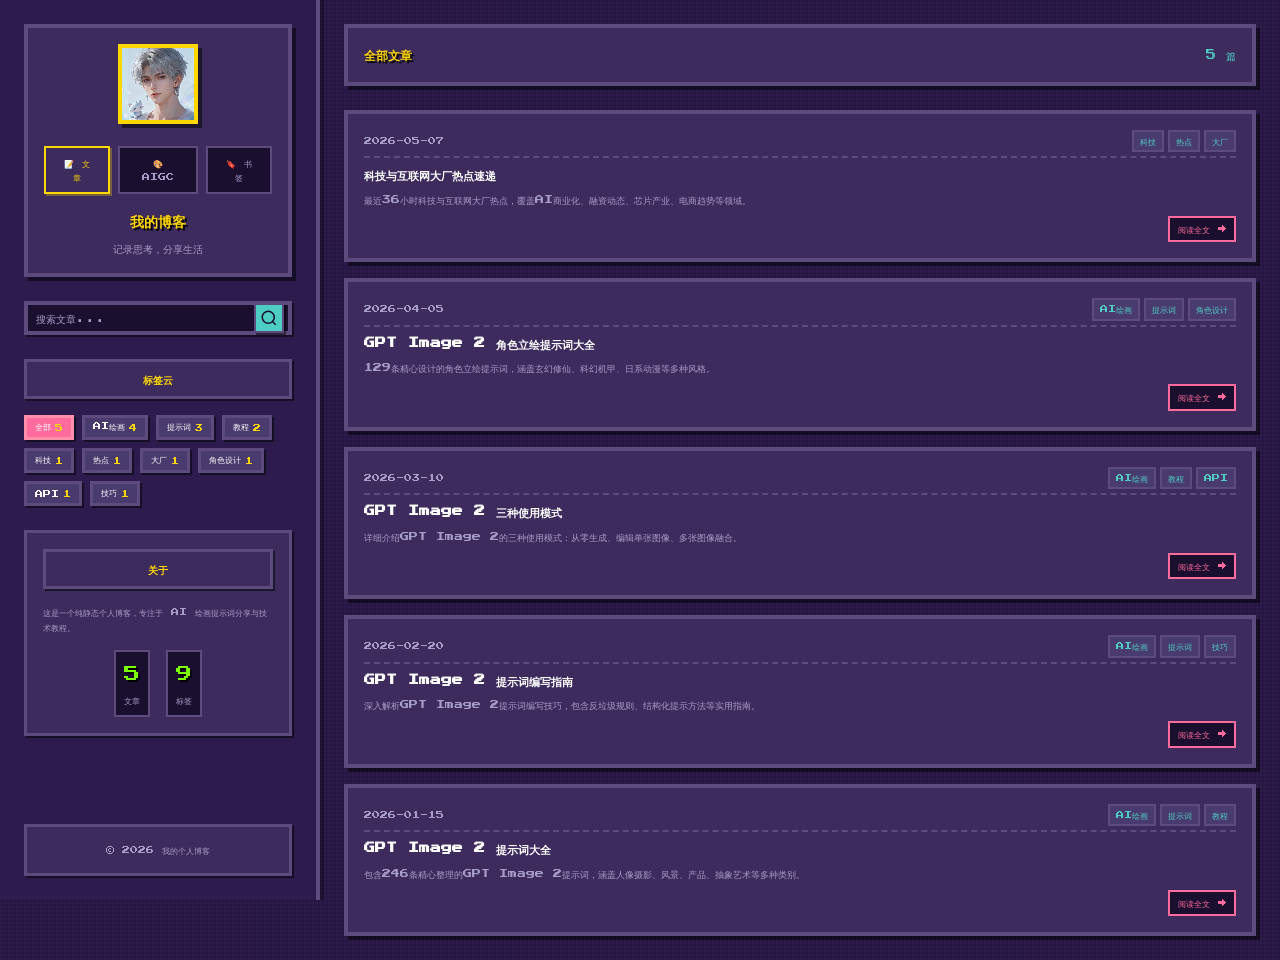
==== index.html @ ca2dcd01 "first commit" ====
<!DOCTYPE html>
<html lang="zh-CN">
<head>
  <meta charset="UTF-8">
  <meta name="viewport" content="width=device-width, initial-scale=1.0">
  <title>我的个人博客</title>
  <link rel="stylesheet" href="css/style.css">
  <link href="https://fonts.googleapis.com/css2?family=Playfair+Display:wght@400;600;700&family=Source+Sans+3:wght@300;400;600&display=swap" rel="stylesheet">
</head>
<body>
  <div class="layout">
    <!-- 左侧边栏 -->
    <aside class="sidebar">
      <div class="sidebar-header">
        <div class="avatar-container" id="avatarContainer">
          <img src="images/avatar.png" alt="头像" class="avatar" id="avatarImg" onerror="this.style.display='none'">
        </div>
        <nav class="nav-menu">
          <a href="index.html" class="nav-item active">📝 文章</a>
          <a href="aigc.html" class="nav-item">🎨 AIGC</a>
          <a href="bookmarks.html" class="nav-item">🔖 书签</a>
        </nav>
        <h1 class="site-title">我的博客</h1>
        <p class="site-subtitle">记录思考，分享生活</p>
      </div>

      <!-- 搜索框 -->
      <div class="search-box">
        <input type="text" id="searchInput" placeholder="搜索文章..." class="search-input">
        <button class="search-btn" id="searchBtn">
          <svg width="18" height="18" viewBox="0 0 24 24" fill="none" stroke="currentColor" stroke-width="2">
            <circle cx="11" cy="11" r="8"></circle>
            <path d="m21 21-4.35-4.35"></path>
          </svg>
        </button>
      </div>

      <!-- 标签云 -->
      <div class="tag-cloud-section">
        <h3 class="sidebar-title">标签云</h3>
        <div class="tag-cloud" id="tagCloud"></div>
      </div>

      <!-- 关于信息 -->
      <div class="about-section">
        <h3 class="sidebar-title">关于</h3>
        <p class="about-text">这是一个纯静态个人博客，专注于 AI 绘画提示词分享与技术教程。</p>
        <div class="stats">
          <div class="stat-item">
            <span class="stat-number" id="articleCount">0</span>
            <span class="stat-label">文章</span>
          </div>
          <div class="stat-item">
            <span class="stat-number" id="tagCount">0</span>
            <span class="stat-label">标签</span>
          </div>
        </div>
      </div>

      <footer class="sidebar-footer">
        <p>&copy; 2026 我的个人博客</p>
      </footer>
    </aside>

    <!-- 主内容区 -->
    <main class="main-content">
      <header class="content-header">
        <h2 class="content-title" id="contentTitle">全部文章</h2>
        <span class="content-count" id="contentCount">0 篇</span>
      </header>

      <section class="articles-list" id="articlesList"></section>
    </main>
  </div>

  <!-- 文章详情全屏 -->
  <aside class="article-detail" id="articleDetail">
    <div class="detail-content">
      <button class="close-btn" id="closeDetail" aria-label="关闭文章">
        <svg width="24" height="24" viewBox="0 0 24 24" fill="none" stroke="currentColor" stroke-width="2">
          <path d="M18 6 6 18"></path>
          <path d="m6 6 12 12"></path>
        </svg>
      </button>
      <div class="detail-body" id="detailBody"></div>
    </div>
  </aside>

  <!-- 角色资料弹窗 -->
  <aside class="profile-modal" id="profileModal">
    <div class="profile-content">
      <button class="profile-close-btn" id="profileCloseBtn">✕</button>
      <div class="profile-header">
        <div class="profile-title">角色档案</div>
        <div class="profile-subtitle">CHARACTER PROFILE</div>
      </div>
      <div class="profile-body">
        <!-- 左侧信息 -->
        <div class="profile-left">
          <div class="data-line" id="line1"></div>
          <div class="data-line" id="line2"></div>
          <div class="data-line" id="line3"></div>
          <div class="data-line" id="line4"></div>
          <div class="info-item" data-label="昵称">Sparta-Silence</div>
          <div class="info-item" data-label="性别">男</div>
          <div class="info-item" data-label="年龄">23岁</div>
          <div class="info-item" data-label="生日">5月1日</div>
        </div>
        <!-- 中间头像 -->
        <div class="profile-center">
          <div class="avatar-frame">
            <div class="avatar-glow"></div>
            <img src="images/avatar.png" alt="头像" class="profile-avatar" onerror="this.src='data:image/svg+xml,<svg xmlns=%22http://www.w3.org/2000/svg%22 width=%2280%22 height=%2280%22><rect width=%2280%22 height=%2280%22 fill=%22%233d2b5e%22/><text x=%2240%22 y=%2245%22 text-anchor=%22middle%22 fill=%22%23ffd700%22 font-size=%2230%22>?</text></svg>'">
          </div>
          <div class="avatar-decoration"></div>
        </div>
        <!-- 右侧信息 -->
        <div class="profile-right">
          <div class="data-line" id="line5"></div>
          <div class="data-line" id="line6"></div>
          <div class="data-line" id="line7"></div>
          <div class="data-line" id="line8"></div>
          <div class="info-item" data-label="邮箱">3291614511@qq.com</div>
          <div class="info-item" data-label="GitHub">暂无</div>
          <div class="info-item" data-label="专业">软件工程</div>
          <div class="info-item" data-label="兴趣">听歌、打游戏</div>
        </div>
      </div>
      <div class="profile-footer">
        <div class="pixel-decoration">◆ ◆ ◆</div>
      </div>
    </div>
  </aside>

  <script src="js/app.js"></script>
</body>
</html>
---- css/style.css ----
@import url('https://fonts.googleapis.com/css2?family=Press+Start+2P&display=swap');

:root {
  /* 像素风格配色 - 复古游戏色调 */
  --color-bg: #2d1b4e;
  --color-bg-dark: #1a0f2e;
  --color-bg-panel: #3d2b5e;
  --color-text: #ffffff;
  --color-text-dim: #a89cc8;
  --color-accent: #ff6b9d;
  --color-accent-hover: #ff8fab;
  --color-secondary: #4ecdc4;
  --color-secondary-hover: #6ee7df;
  --color-tag-bg: #4a3b6e;
  --color-tag-active: #ff6b9d;
  --color-card-bg: #3d2b5e;
  --color-card-border: #5d4b7e;
  --color-divider: #5d4b7e;
  --color-code-bg: #2d1b4e;
  --color-sidebar-bg: #2d1b4e;
  --color-gold: #ffd700;
  --color-green: #7cfc00;
  --color-orange: #ff9f43;
  
  /* 像素字体 */
  --font-pixel: 'Press Start 2P', cursive;
  --font-body: 'Press Start 2P', cursive;
  
  --spacing-xs: 4px;
  --spacing-sm: 8px;
  --spacing-md: 16px;
  --spacing-lg: 24px;
  --spacing-xl: 32px;
  --spacing-2xl: 48px;
  --sidebar-width: 320px;
  
  /* 像素风格 - 无圆角 */
  --radius-sm: 0;
  --radius-md: 0;
  
  /* 像素阴影 */
  --shadow-pixel: 4px 4px 0 rgba(0,0,0,0.5);
  --shadow-pixel-sm: 2px 2px 0 rgba(0,0,0,0.5);
  --shadow-pixel-lg: 6px 6px 0 rgba(0,0,0,0.5);
  
  --transition-fast: 0.1s;
  --transition-base: 0.15s;
}

* {
  margin: 0;
  padding: 0;
  box-sizing: border-box;
  image-rendering: pixelated;
}

body {
  font-family: var(--font-body);
  background-color: var(--color-bg);
  background-image: 
    repeating-linear-gradient(0deg, transparent, transparent 2px, rgba(0,0,0,0.1) 2px, rgba(0,0,0,0.1) 4px),
    repeating-linear-gradient(90deg, transparent, transparent 2px, rgba(0,0,0,0.1) 2px, rgba(0,0,0,0.1) 4px);
  color: var(--color-text);
  line-height: 1.8;
  min-height: 100vh;
  font-size: 12px;
}

/* 像素边框效果 */
.pixel-border {
  border: 4px solid var(--color-card-border);
  box-shadow: var(--shadow-pixel);
}

/* Layout */
.layout {
  display: flex;
  min-height: 100vh;
}

/* Sidebar */
.sidebar {
  width: var(--sidebar-width);
  background: var(--color-sidebar-bg);
  border-right: 4px solid var(--color-card-border);
  padding: var(--spacing-lg);
  display: flex;
  flex-direction: column;
  position: fixed;
  left: 0;
  top: 0;
  bottom: 0;
  overflow-y: auto;
  z-index: 10;
  box-shadow: 4px 0 0 rgba(0,0,0,0.3);
}

.sidebar-header {
  margin-bottom: var(--spacing-lg);
  padding: var(--spacing-md);
  background: var(--color-card-bg);
  border: 4px solid var(--color-card-border);
  box-shadow: var(--shadow-pixel);
  text-align: center;
}

.avatar-container {
  margin-bottom: var(--spacing-md);
}

/* 导航菜单 */
.nav-menu {
  display: flex;
  gap: var(--spacing-sm);
  margin-bottom: var(--spacing-md);
  justify-content: center;
}

.nav-item {
  font-family: var(--font-pixel);
  font-size: 8px;
  color: var(--color-text-dim);
  text-decoration: none;
  padding: var(--spacing-sm) var(--spacing-md);
  border: 2px solid var(--color-card-border);
  background: var(--color-bg-dark);
  transition: all var(--transition-fast);
}

.nav-item:hover {
  color: var(--color-gold);
  border-color: var(--color-gold);
  transform: translateY(-2px);
}

.nav-item.active {
  color: var(--color-gold);
  border-color: var(--color-gold);
  background: var(--color-bg-panel);
  box-shadow: 2px 2px 0 rgba(255, 215, 0, 0.3);
}

.avatar {
  width: 80px;
  height: 80px;
  border: 4px solid var(--color-gold);
  box-shadow: 4px 4px 0 rgba(0,0,0,0.5);
  image-rendering: pixelated;
}

.site-title {
  font-family: var(--font-pixel);
  font-size: 14px;
  color: var(--color-gold);
  text-shadow: 2px 2px 0 #000;
  margin-bottom: var(--spacing-sm);
  line-height: 1.5;
}

.site-subtitle {
  font-size: 10px;
  color: var(--color-text-dim);
}

/* 像素装饰线 */
.pixel-line {
  height: 4px;
  background: repeating-linear-gradient(
    90deg,
    var(--color-accent),
    var(--color-accent) 8px,
    transparent 8px,
    transparent 16px
  );
  margin: var(--spacing-md) 0;
}

/* Search Box */
.search-box {
  position: relative;
  margin-bottom: var(--spacing-lg);
}

.search-input {
  width: 100%;
  padding: var(--spacing-sm);
  padding-right: 40px;
  border: 4px solid var(--color-card-border);
  background: var(--color-bg-dark);
  font-family: var(--font-pixel);
  font-size: 10px;
  color: var(--color-text);
  box-shadow: var(--shadow-pixel-sm);
}

.search-input:focus {
  outline: none;
  border-color: var(--color-accent);
}

.search-input::placeholder {
  color: var(--color-text-dim);
}

.search-btn {
  position: absolute;
  right: 8px;
  top: 50%;
  transform: translateY(-50%);
  background: var(--color-secondary);
  border: 2px solid var(--color-card-border);
  color: var(--color-bg-dark);
  cursor: pointer;
  padding: 4px;
  font-family: var(--font-pixel);
  font-size: 8px;
  box-shadow: 2px 2px 0 rgba(0,0,0,0.5);
}

.search-btn:hover {
  background: var(--color-secondary-hover);
  transform: translateY(-50%) translate(1px, 1px);
  box-shadow: 1px 1px 0 rgba(0,0,0,0.5);
}

/* Sidebar Sections */
.sidebar-title {
  font-family: var(--font-pixel);
  font-size: 10px;
  color: var(--color-gold);
  margin-bottom: var(--spacing-md);
  padding: var(--spacing-sm);
  background: var(--color-card-bg);
  border: 3px solid var(--color-card-border);
  box-shadow: var(--shadow-pixel-sm);
  text-align: center;
}

.ratio-filter-section {
  margin-bottom: var(--spacing-lg);
}

.ratio-filter {
  display: flex;
  flex-wrap: wrap;
  gap: var(--spacing-sm);
}

.ratio-filter-item {
  display: flex;
  align-items: center;
  justify-content: center;
  padding: var(--spacing-xs) var(--spacing-sm);
  border: 3px solid var(--color-card-border);
  background: var(--color-tag-bg);
  cursor: pointer;
  font-size: 8px;
  font-family: var(--font-pixel);
  color: var(--color-text);
  box-shadow: var(--shadow-pixel-sm);
  transition: all var(--transition-fast);
  min-width: 40px;
}

.ratio-filter-item:hover {
  transform: translate(1px, 1px);
  box-shadow: 1px 1px 0 rgba(0,0,0,0.5);
  border-color: var(--color-secondary);
}

.ratio-filter-item.active {
  background: var(--color-secondary);
  border-color: var(--color-secondary-hover);
  color: var(--color-bg-dark);
}

.tag-cloud-section {
  margin-bottom: var(--spacing-lg);
}

.tag-cloud {
  display: flex;
  flex-wrap: wrap;
  gap: var(--spacing-sm);
}

.tag-cloud-item {
  display: flex;
  align-items: center;
  gap: var(--spacing-xs);
  padding: var(--spacing-xs) var(--spacing-sm);
  border: 3px solid var(--color-card-border);
  background: var(--color-tag-bg);
  cursor: pointer;
  font-size: 8px;
  font-family: var(--font-pixel);
  color: var(--color-text);
  box-shadow: var(--shadow-pixel-sm);
  transition: all var(--transition-fast);
}

.tag-cloud-item:hover {
  transform: translate(1px, 1px);
  box-shadow: 1px 1px 0 rgba(0,0,0,0.5);
  border-color: var(--color-accent);
}

.tag-cloud-item.active {
  background: var(--color-accent);
  border-color: var(--color-accent-hover);
}

.tag-cloud-item .tag-count {
  font-size: 8px;
  color: var(--color-gold);
}

/* About Section */
.about-section {
  margin-bottom: var(--spacing-lg);
  padding: var(--spacing-md);
  background: var(--color-card-bg);
  border: 3px solid var(--color-card-border);
  box-shadow: var(--shadow-pixel-sm);
}

.about-text {
  font-size: 8px;
  color: var(--color-text-dim);
  line-height: 1.8;
  margin-bottom: var(--spacing-md);
}

.stats {
  display: flex;
  gap: var(--spacing-md);
  justify-content: center;
}

.stat-item {
  display: flex;
  flex-direction: column;
  align-items: center;
  padding: var(--spacing-sm);
  background: var(--color-bg-dark);
  border: 2px solid var(--color-card-border);
}

.stat-number {
  font-family: var(--font-pixel);
  font-size: 16px;
  color: var(--color-green);
  text-shadow: 2px 2px 0 #000;
}

.stat-label {
  font-size: 8px;
  color: var(--color-text-dim);
  margin-top: 4px;
}

/* Sidebar Footer */
.sidebar-footer {
  margin-top: auto;
  padding: var(--spacing-md);
  background: var(--color-card-bg);
  border: 3px solid var(--color-card-border);
  box-shadow: var(--shadow-pixel-sm);
  font-size: 8px;
  color: var(--color-text-dim);
  text-align: center;
}

/* Main Content */
.main-content {
  flex: 1;
  margin-left: var(--sidebar-width);
  padding: var(--spacing-lg);
  max-width: calc(100% - var(--sidebar-width));
}

.content-header {
  display: flex;
  justify-content: space-between;
  align-items: center;
  margin-bottom: var(--spacing-lg);
  padding: var(--spacing-md);
  background: var(--color-card-bg);
  border: 4px solid var(--color-card-border);
  box-shadow: var(--shadow-pixel);
}

.content-title {
  font-family: var(--font-pixel);
  font-size: 12px;
  color: var(--color-gold);
  text-shadow: 2px 2px 0 #000;
}

.content-count {
  font-size: 10px;
  color: var(--color-secondary);
}

/* Articles List */
.articles-list {
  display: flex;
  flex-direction: column;
  gap: var(--spacing-md);
}

.article-item {
  background: var(--color-card-bg);
  border: 4px solid var(--color-card-border);
  padding: var(--spacing-md);
  cursor: pointer;
  box-shadow: var(--shadow-pixel);
  transition: all var(--transition-base);
  animation: pixelFadeIn 0.3s steps(3) backwards;
}

.article-item:hover {
  transform: translate(2px, 2px);
  box-shadow: 2px 2px 0 rgba(0,0,0,0.5);
  border-color: var(--color-accent);
}

.article-item-header {
  display: flex;
  justify-content: space-between;
  align-items: center;
  margin-bottom: var(--spacing-sm);
  padding-bottom: var(--spacing-xs);
  border-bottom: 2px dashed var(--color-card-border);
}

.article-item-date {
  font-size: 8px;
  color: var(--color-text-dim);
}

.article-item-tags {
  display: flex;
  gap: var(--spacing-xs);
}

.article-item-tag {
  font-size: 8px;
  padding: 2px 6px;
  background: var(--color-tag-bg);
  color: var(--color-secondary);
  border: 2px solid var(--color-card-border);
}

.article-item-title {
  font-family: var(--font-pixel);
  font-size: 11px;
  color: var(--color-text);
  margin-bottom: var(--spacing-sm);
  line-height: 1.6;
}

.article-item-summary {
  color: var(--color-text-dim);
  font-size: 9px;
  margin-bottom: var(--spacing-sm);
  line-height: 1.8;
}

.article-item-footer {
  display: flex;
  justify-content: flex-end;
}

.read-more {
  font-size: 8px;
  color: var(--color-accent);
  background: var(--color-bg-dark);
  padding: 4px 8px;
  border: 2px solid var(--color-accent);
}

.article-item:hover .read-more {
  background: var(--color-accent);
  color: var(--color-bg-dark);
}

/* No Articles */
.no-articles {
  text-align: center;
  padding: var(--spacing-xl);
  background: var(--color-card-bg);
  border: 4px solid var(--color-card-border);
  box-shadow: var(--shadow-pixel);
}

.no-articles p {
  font-size: 10px;
  color: var(--color-text-dim);
  margin-bottom: var(--spacing-md);
}

.reset-btn {
  padding: var(--spacing-sm) var(--spacing-md);
  background: var(--color-accent);
  color: var(--color-bg-dark);
  border: 3px solid var(--color-accent-hover);
  cursor: pointer;
  font-family: var(--font-pixel);
  font-size: 10px;
  box-shadow: var(--shadow-pixel-sm);
  transition: all var(--transition-fast);
}

.reset-btn:hover {
  transform: translate(1px, 1px);
  box-shadow: 1px 1px 0 rgba(0,0,0,0.5);
}

/* Article Detail Panel */
.article-detail {
  position: fixed;
  inset: 0;
  width: 100%;
  height: 100vh;
  background: var(--color-bg);
  background-image: 
    repeating-linear-gradient(0deg, transparent, transparent 2px, rgba(0,0,0,0.1) 2px, rgba(0,0,0,0.1) 4px),
    repeating-linear-gradient(90deg, transparent, transparent 2px, rgba(0,0,0,0.1) 2px, rgba(0,0,0,0.1) 4px);
  z-index: 100;
  overflow-y: auto;
  opacity: 0;
  visibility: hidden;
  transition: opacity var(--transition-base), visibility var(--transition-base);
}

.article-detail.active {
  opacity: 1;
  visibility: visible;
}

.detail-content {
  max-width: 900px;
  margin: 0 auto;
  padding: var(--spacing-xl);
  position: relative;
}

.close-btn {
  position: fixed;
  top: var(--spacing-lg);
  right: var(--spacing-lg);
  width: 48px;
  height: 48px;
  border: 4px solid var(--color-card-border);
  background: var(--color-accent);
  cursor: pointer;
  color: var(--color-bg-dark);
  font-family: var(--font-pixel);
  font-size: 12px;
  box-shadow: var(--shadow-pixel);
  z-index: 101;
  display: flex;
  align-items: center;
  justify-content: center;
}

.close-btn:hover {
  background: var(--color-accent-hover);
  transform: translate(2px, 2px);
  box-shadow: 2px 2px 0 rgba(0,0,0,0.5);
}

.detail-body {
  padding-top: var(--spacing-lg);
}

.detail-header {
  margin-bottom: var(--spacing-lg);
  padding: var(--spacing-md);
  background: var(--color-card-bg);
  border: 4px solid var(--color-card-border);
  box-shadow: var(--shadow-pixel);
}

.detail-title {
  font-family: var(--font-pixel);
  font-size: 14px;
  color: var(--color-gold);
  margin-bottom: var(--spacing-sm);
  line-height: 1.6;
  text-shadow: 2px 2px 0 #000;
}

.detail-meta {
  display: flex;
  align-items: center;
  gap: var(--spacing-md);
  color: var(--color-text-dim);
  font-size: 8px;
}

/* Article Content Styles */
.article-content {
  font-size: 10px;
  line-height: 1.8;
}

.article-content h1,
.article-content h2,
.article-content h3 {
  font-family: var(--font-pixel);
  margin: var(--spacing-lg) 0 var(--spacing-md);
  color: var(--color-gold);
  text-shadow: 2px 2px 0 #000;
  padding: var(--spacing-sm);
  background: var(--color-card-bg);
  border: 3px solid var(--color-card-border);
  box-shadow: var(--shadow-pixel-sm);
}

.article-content h1 {
  font-size: 12px;
}

.article-content h2 {
  font-size: 11px;
}

.article-content h3 {
  font-size: 10px;
}

.article-content p {
  margin-bottom: var(--spacing-md);
  padding: var(--spacing-sm);
  background: var(--color-card-bg);
  border: 2px solid var(--color-card-border);
}

.article-content blockquote {
  border: 4px solid var(--color-accent);
  padding: var(--spacing-md);
  margin: var(--spacing-md) 0;
  background: var(--color-bg-panel);
  color: var(--color-text-dim);
  font-style: normal;
  box-shadow: var(--shadow-pixel-sm);
}

.article-content pre {
  background: var(--color-bg-dark);
  border: 3px solid var(--color-card-border);
  padding: var(--spacing-md);
  overflow-x: auto;
  margin: var(--spacing-md) 0;
  box-shadow: var(--shadow-pixel-sm);
}

.article-content code {
  font-family: var(--font-pixel);
  font-size: 8px;
  color: var(--color-green);
}

.article-content p code {
  background: var(--color-bg-dark);
  padding: 2px 6px;
  border: 2px solid var(--color-card-border);
}

.article-content ul,
.article-content ol {
  margin: var(--spacing-md) 0;
  padding-left: var(--spacing-lg);
  background: var(--color-card-bg);
  border: 2px solid var(--color-card-border);
  padding: var(--spacing-md) var(--spacing-md) var(--spacing-md) var(--spacing-xl);
}

.article-content li {
  margin-bottom: var(--spacing-xs);
  color: var(--color-text-dim);
}

.article-content li::marker {
  color: var(--color-accent);
}

.article-content table {
  width: 100%;
  border-collapse: separate;
  border-spacing: 0;
  margin: var(--spacing-md) 0;
  font-size: 8px;
  border: 3px solid var(--color-card-border);
  box-shadow: var(--shadow-pixel-sm);
}

.article-content th,
.article-content td {
  padding: var(--spacing-sm);
  border: 2px solid var(--color-card-border);
  text-align: left;
}

.article-content th {
  background: var(--color-bg-dark);
  color: var(--color-gold);
  font-weight: normal;
}

.article-content td {
  background: var(--color-card-bg);
}

/* Animations */
@keyframes pixelFadeIn {
  0% {
    opacity: 0;
    transform: translateY(-10px);
  }
  50% {
    opacity: 0.5;
  }
  100% {
    opacity: 1;
    transform: translateY(0);
  }
}

/* Pixel Art Decorations */
.pixel-corner {
  position: absolute;
  width: 16px;
  height: 16px;
}

.pixel-corner::before,
.pixel-corner::after {
  content: '';
  position: absolute;
  background: var(--color-accent);
}

/* Scrollbar Styling */
::-webkit-scrollbar {
  width: 12px;
}

::-webkit-scrollbar-track {
  background: var(--color-bg-dark);
  border: 2px solid var(--color-card-border);
}

::-webkit-scrollbar-thumb {
  background: var(--color-accent);
  border: 2px solid var(--color-card-border);
}

::-webkit-scrollbar-thumb:hover {
  background: var(--color-accent-hover);
}

/* Responsive */
@media (max-width: 900px) {
  .sidebar {
    width: 100%;
    position: relative;
    border-right: none;
    border-bottom: 4px solid var(--color-card-border);
    box-shadow: 0 4px 0 rgba(0,0,0,0.3);
  }

  .layout {
    flex-direction: column;
  }

  .main-content {
    margin-left: 0;
    max-width: 100%;
    padding: var(--spacing-md);
  }

  .sidebar-footer {
    display: none;
  }
}

@media (max-width: 600px) {
  :root {
    --sidebar-width: 100%;
  }
  
  .sidebar {
    padding: var(--spacing-md);
  }

  .main-content {
    padding: var(--spacing-sm);
  }

  .content-header {
    flex-direction: column;
    align-items: flex-start;
    gap: var(--spacing-sm);
  }

  .article-item-header {
    flex-direction: column;
    align-items: flex-start;
    gap: var(--spacing-xs);
  }

  .detail-title {
    font-size: 11px;
  }

  .close-btn {
    top: var(--spacing-sm);
    right: var(--spacing-sm);
    width: 40px;
    height: 40px;
    font-size: 10px;
  }
}

/* AIGC 图文卡片 */
.aigc-card {
  background: var(--color-card-bg);
  border: 4px solid var(--color-card-border);
  box-shadow: var(--shadow-pixel);
  overflow: hidden;
  display: flex;
  flex-direction: row;
  animation: pixelFadeIn 0.3s steps(3) backwards;
  transition: all var(--transition-base);
}

.aigc-card:hover {
  transform: translate(2px, 2px);
  box-shadow: 2px 2px 0 rgba(0,0,0,0.5);
  border-color: var(--color-accent);
}

.aigc-card-image-wrapper {
  flex-shrink: 0;
  width: 280px;
  overflow: hidden;
  border-right: 4px solid var(--color-card-border);
  background: var(--color-bg-dark);
  display: flex;
  align-items: center;
  justify-content: center;
  position: relative;
}

.aigc-card-image-wrapper.ratio-3-4 {
  aspect-ratio: 3 / 4;
}

.aigc-card-image-wrapper.ratio-9-16 {
  aspect-ratio: 9 / 16;
}

.aigc-card-image-wrapper.ratio-1-1 {
  aspect-ratio: 1 / 1;
}

.aigc-card-image-wrapper.ratio-16-9 {
  aspect-ratio: 16 / 9;
}

.aigc-card-image {
  width: 100%;
  height: 100%;
  object-fit: cover;
  display: block;
  image-rendering: auto;
}

.aigc-card-ratio-badge {
  position: absolute;
  top: 4px;
  right: 4px;
  font-family: var(--font-pixel);
  font-size: 7px;
  color: var(--color-bg-dark);
  background: var(--color-accent);
  border: 2px solid var(--color-bg-dark);
  padding: 2px 4px;
  box-shadow: 2px 2px 0 rgba(0,0,0,0.5);
}

.aigc-card-body {
  flex: 1;
  padding: var(--spacing-md);
  display: flex;
  flex-direction: column;
  gap: var(--spacing-sm);
  min-width: 0;
  min-height: 0;
}

.aigc-card-header {
  display: flex;
  justify-content: space-between;
  align-items: center;
  gap: var(--spacing-sm);
}

.aigc-card-category {
  display: inline-block;
  font-size: 8px;
  color: var(--color-gold);
  background: var(--color-bg-dark);
  border: 2px solid var(--color-gold);
  padding: 2px 8px;
  text-transform: uppercase;
  letter-spacing: 1px;
}

.aigc-card-date {
  font-size: 8px;
  color: var(--color-text-dim);
  white-space: nowrap;
}

.aigc-card-title {
  font-family: var(--font-pixel);
  font-size: 12px;
  color: var(--color-text);
  line-height: 1.6;
  margin: 0;
}

.aigc-card-tags {
  display: flex;
  flex-wrap: wrap;
  gap: var(--spacing-xs);
}

.aigc-card-prompt {
  background: var(--color-bg-dark);
  border: 2px solid var(--color-card-border);
  padding: var(--spacing-sm);
  font-size: 8px;
  line-height: 1.8;
  flex: 1;
  min-height: 60px;
  max-height: none;
  overflow-y: auto;
}

.aigc-card-prompt-label {
  color: var(--color-accent);
  flex-shrink: 0;
}

.aigc-card-prompt-text {
  color: var(--color-text-dim);
  word-break: break-all;
}

.aigc-copy-btn {
  margin-top: auto;
  align-self: flex-start;
  padding: var(--spacing-sm) var(--spacing-md);
  background: var(--color-secondary);
  border: 3px solid var(--color-card-border);
  color: var(--color-bg-dark);
  font-family: var(--font-pixel);
  font-size: 8px;
  cursor: pointer;
  box-shadow: var(--shadow-pixel-sm);
  transition: all var(--transition-fast);
  letter-spacing: 1px;
}

.aigc-copy-btn:hover {
  background: var(--color-secondary-hover);
  transform: translate(1px, 1px);
  box-shadow: 1px 1px 0 rgba(0,0,0,0.5);
}

.aigc-copy-btn.copied {
  background: var(--color-green);
  border-color: var(--color-green);
  color: var(--color-bg-dark);
}

@media (max-width: 768px) {
  .aigc-card {
    flex-direction: column;
  }

  .aigc-card-image-wrapper {
    width: 100%;
    border-right: none;
    border-bottom: 4px solid var(--color-card-border);
  }

  .aigc-card-image-wrapper.ratio-3-4 {
    max-height: 400px;
  }

  .aigc-card-image-wrapper.ratio-9-16 {
    max-height: 500px;
  }

  .aigc-card-image-wrapper.ratio-1-1 {
    max-height: 350px;
  }

  .aigc-card-image-wrapper.ratio-16-9 {
    max-height: 300px;
  }
}

.category-filter-section {
  margin-bottom: var(--spacing-lg);
}

.category-filter {
  display: flex;
  flex-wrap: wrap;
  gap: var(--spacing-sm);
}

.category-filter-item {
  display: flex;
  align-items: center;
  gap: var(--spacing-xs);
  padding: var(--spacing-xs) var(--spacing-sm);
  border: 3px solid var(--color-card-border);
  background: var(--color-tag-bg);
  cursor: pointer;
  font-size: 8px;
  font-family: var(--font-pixel);
  color: var(--color-text);
  box-shadow: var(--shadow-pixel-sm);
  transition: all var(--transition-fast);
}

.category-filter-item:hover {
  transform: translate(1px, 1px);
  box-shadow: 1px 1px 0 rgba(0,0,0,0.5);
  border-color: var(--color-gold);
}

.category-filter-item.active {
  background: var(--color-gold);
  border-color: var(--color-gold);
  color: var(--color-bg-dark);
}

.category-filter-item .category-count {
  font-size: 8px;
  color: var(--color-secondary);
}

.category-filter-item.active .category-count {
  color: var(--color-bg-dark);
}

/* Bookmark Cards */
.bookmark-card {
  display: block;
  background: var(--color-card-bg);
  border: 4px solid var(--color-card-border);
  padding: var(--spacing-md);
  text-decoration: none;
  box-shadow: var(--shadow-pixel);
  transition: all var(--transition-base);
  animation: pixelFadeIn 0.3s steps(3) backwards;
}

.bookmark-card:hover {
  transform: translate(2px, 2px);
  box-shadow: 2px 2px 0 rgba(0,0,0,0.5);
  border-color: var(--color-accent);
}

.bookmark-card-header {
  display: flex;
  align-items: center;
  gap: var(--spacing-md);
  margin-bottom: var(--spacing-sm);
}

.bookmark-icon-wrapper {
  width: 48px;
  height: 48px;
  border: 3px solid var(--color-card-border);
  background: var(--color-bg-panel);
  display: flex;
  align-items: center;
  justify-content: center;
  flex-shrink: 0;
}

.bookmark-icon {
  width: 32px;
  height: 32px;
  object-fit: contain;
}

.bookmark-icon-fallback {
  width: 32px;
  height: 32px;
  display: flex;
  align-items: center;
  justify-content: center;
  font-family: var(--font-pixel);
  font-size: 16px;
  color: var(--color-gold);
  background: var(--color-bg-panel);
}

.bookmark-info {
  flex: 1;
  min-width: 0;
}

.bookmark-title {
  font-family: var(--font-pixel);
  font-size: 11px;
  color: var(--color-text);
  margin-bottom: var(--spacing-xs);
  line-height: 1.5;
}

.bookmark-category {
  font-size: 8px;
  color: var(--color-gold);
  background: var(--color-bg-dark);
  border: 2px solid var(--color-gold);
  padding: 2px 6px;
}

.bookmark-description {
  font-size: 9px;
  color: var(--color-text-dim);
  line-height: 1.8;
  margin-bottom: var(--spacing-sm);
  padding: var(--spacing-sm);
  background: var(--color-bg-dark);
  border: 2px solid var(--color-card-border);
}

.bookmark-footer {
  display: flex;
  justify-content: space-between;
  align-items: center;
}

.bookmark-tags {
  display: flex;
  flex-wrap: wrap;
  gap: var(--spacing-xs);
}

.bookmark-tag {
  font-size: 8px;
  padding: 2px 6px;
  background: var(--color-tag-bg);
  color: var(--color-secondary);
  border: 2px solid var(--color-card-border);
}

.bookmark-date {
  font-size: 8px;
  color: var(--color-text-dim);
}

/* Bookmarks Grid Layout */
.bookmarks-grid {
  display: grid;
  grid-template-columns: repeat(3, 1fr);
  gap: var(--spacing-md);
}

@media (max-width: 1200px) {
  .bookmarks-grid {
    grid-template-columns: repeat(2, 1fr);
  }
}

@media (max-width: 768px) {
  .bookmarks-grid {
    grid-template-columns: 1fr;
  }
}

/* Profile Modal - RPG Character Style */
.profile-modal {
  position: fixed;
  inset: 0;
  background: rgba(0, 0, 0, 0.85);
  z-index: 200;
  display: flex;
  align-items: center;
  justify-content: center;
  opacity: 0;
  visibility: hidden;
  transition: opacity 0.3s, visibility 0.3s;
}

.profile-modal.active {
  opacity: 1;
  visibility: visible;
}

.profile-content {
  background: var(--color-bg-panel);
  border: 6px solid var(--color-gold);
  box-shadow: 
    0 0 0 4px var(--color-bg-dark),
    0 0 0 8px var(--color-gold),
    0 0 40px rgba(255, 215, 0, 0.3),
    inset 0 0 60px rgba(0, 0, 0, 0.5);
  padding: var(--spacing-xl);
  max-width: 700px;
  width: 90%;
  position: relative;
  image-rendering: pixelated;
}

.profile-content::before {
  content: '';
  position: absolute;
  top: -10px;
  left: -10px;
  right: -10px;
  bottom: -10px;
  border: 2px dashed var(--color-accent);
  pointer-events: none;
  animation: borderPulse 2s infinite;
}

@keyframes borderPulse {
  0%, 100% { opacity: 0.5; }
  50% { opacity: 1; }
}

.profile-close-btn {
  position: absolute;
  top: -20px;
  right: -20px;
  width: 40px;
  height: 40px;
  background: var(--color-accent);
  border: 4px solid var(--color-bg-dark);
  color: white;
  font-size: 16px;
  cursor: pointer;
  box-shadow: 4px 4px 0 rgba(0,0,0,0.5);
  z-index: 10;
}

.profile-close-btn:hover {
  background: var(--color-accent-hover);
  transform: translate(2px, 2px);
  box-shadow: 2px 2px 0 rgba(0,0,0,0.5);
}

.profile-header {
  text-align: center;
  margin-bottom: var(--spacing-xl);
  padding-bottom: var(--spacing-md);
  border-bottom: 4px double var(--color-gold);
}

.profile-title {
  font-family: var(--font-pixel);
  font-size: 16px;
  color: var(--color-gold);
  text-shadow: 
    3px 3px 0 var(--color-bg-dark),
    -1px -1px 0 var(--color-bg-dark),
    1px -1px 0 var(--color-bg-dark),
    -1px 1px 0 var(--color-bg-dark),
    1px 1px 0 var(--color-bg-dark);
  margin-bottom: var(--spacing-sm);
}

.profile-subtitle {
  font-size: 8px;
  color: var(--color-text-dim);
  letter-spacing: 4px;
}

.profile-body {
  display: flex;
  gap: var(--spacing-lg);
  align-items: center;
  justify-content: center;
}

.profile-left,
.profile-right {
  flex: 1;
  display: flex;
  flex-direction: column;
  gap: var(--spacing-md);
  position: relative;
}

.profile-center {
  display: flex;
  flex-direction: column;
  align-items: center;
  gap: var(--spacing-md);
}

.avatar-frame {
  position: relative;
  width: 120px;
  height: 120px;
  border: 6px solid var(--color-gold);
  background: var(--color-bg-dark);
  box-shadow: 
    0 0 20px rgba(255, 215, 0, 0.5),
    inset 0 0 20px rgba(0, 0, 0, 0.5);
}

.avatar-glow {
  position: absolute;
  inset: -10px;
  border: 2px solid var(--color-accent);
  opacity: 0;
  animation: avatarGlow 2s infinite;
}

@keyframes avatarGlow {
  0%, 100% { 
    opacity: 0;
    transform: scale(1);
  }
  50% { 
    opacity: 0.8;
    transform: scale(1.05);
  }
}

.profile-avatar {
  width: 100%;
  height: 100%;
  object-fit: cover;
  image-rendering: pixelated;
}

.avatar-decoration {
  width: 60px;
  height: 8px;
  background: linear-gradient(90deg, transparent, var(--color-gold), transparent);
  animation: decorationPulse 1.5s infinite;
}

@keyframes decorationPulse {
  0%, 100% { opacity: 0.3; }
  50% { opacity: 1; }
}

/* Data Lines - Animated connection lines */
.data-line {
  position: absolute;
  height: 2px;
  background: linear-gradient(90deg, var(--color-accent), var(--color-gold), var(--color-accent));
  opacity: 0;
  animation: dataStream 2s infinite;
}

.profile-left .data-line {
  right: -20px;
  width: 40px;
}

.profile-right .data-line {
  left: -20px;
  width: 40px;
}

.data-line:nth-child(1) { top: 15px; animation-delay: 0s; }
.data-line:nth-child(2) { top: 55px; animation-delay: 0.3s; }
.data-line:nth-child(3) { top: 95px; animation-delay: 0.6s; }
.data-line:nth-child(4) { top: 135px; animation-delay: 0.9s; }

@keyframes dataStream {
  0% { 
    opacity: 0;
    transform: scaleX(0);
  }
  50% { 
    opacity: 1;
    transform: scaleX(1);
  }
  100% { 
    opacity: 0;
    transform: scaleX(0);
  }
}

/* Info Items */
.info-item {
  background: var(--color-bg-dark);
  border: 3px solid var(--color-card-border);
  padding: var(--spacing-sm) var(--spacing-md);
  font-size: 9px;
  position: relative;
  box-shadow: 3px 3px 0 rgba(0,0,0,0.3);
}

.info-item::before {
  content: attr(data-label);
  position: absolute;
  top: -8px;
  left: 8px;
  background: var(--color-accent);
  color: white;
  font-size: 7px;
  padding: 2px 6px;
  border: 2px solid var(--color-bg-dark);
}

.profile-left .info-item {
  text-align: right;
  padding-right: var(--spacing-lg);
}

.profile-right .info-item {
  text-align: left;
  padding-left: var(--spacing-lg);
}

.profile-left .info-item::before {
  right: 8px;
  left: auto;
}

.profile-footer {
  text-align: center;
  margin-top: var(--spacing-xl);
  padding-top: var(--spacing-md);
}

.pixel-decoration {
  font-size: 12px;
  color: var(--color-gold);
  animation: decorationBlink 1s infinite;
}

@keyframes decorationBlink {
  0%, 100% { opacity: 0.5; }
  50% { opacity: 1; }
}

/* Avatar click hint */
.avatar-container {
  cursor: pointer;
  position: relative;
}

.avatar-container::after {
  content: '点击查看档案';
  position: absolute;
  bottom: -20px;
  left: 50%;
  transform: translateX(-50%);
  font-size: 7px;
  color: var(--color-gold);
  opacity: 0;
  transition: opacity 0.3s;
  white-space: nowrap;
}

.avatar-container:hover::after {
  opacity: 1;
}

/* Responsive Profile Modal */
@media (max-width: 600px) {
  .profile-body {
    flex-direction: column;
    gap: var(--spacing-md);
  }
  
  .profile-left,
  .profile-right {
    width: 100%;
  }
  
  .data-line {
    display: none;
  }
  
  .profile-content {
    padding: var(--spacing-md);
    margin: var(--spacing-md);
  }
  
  .profile-title {
    font-size: 12px;
  }
}
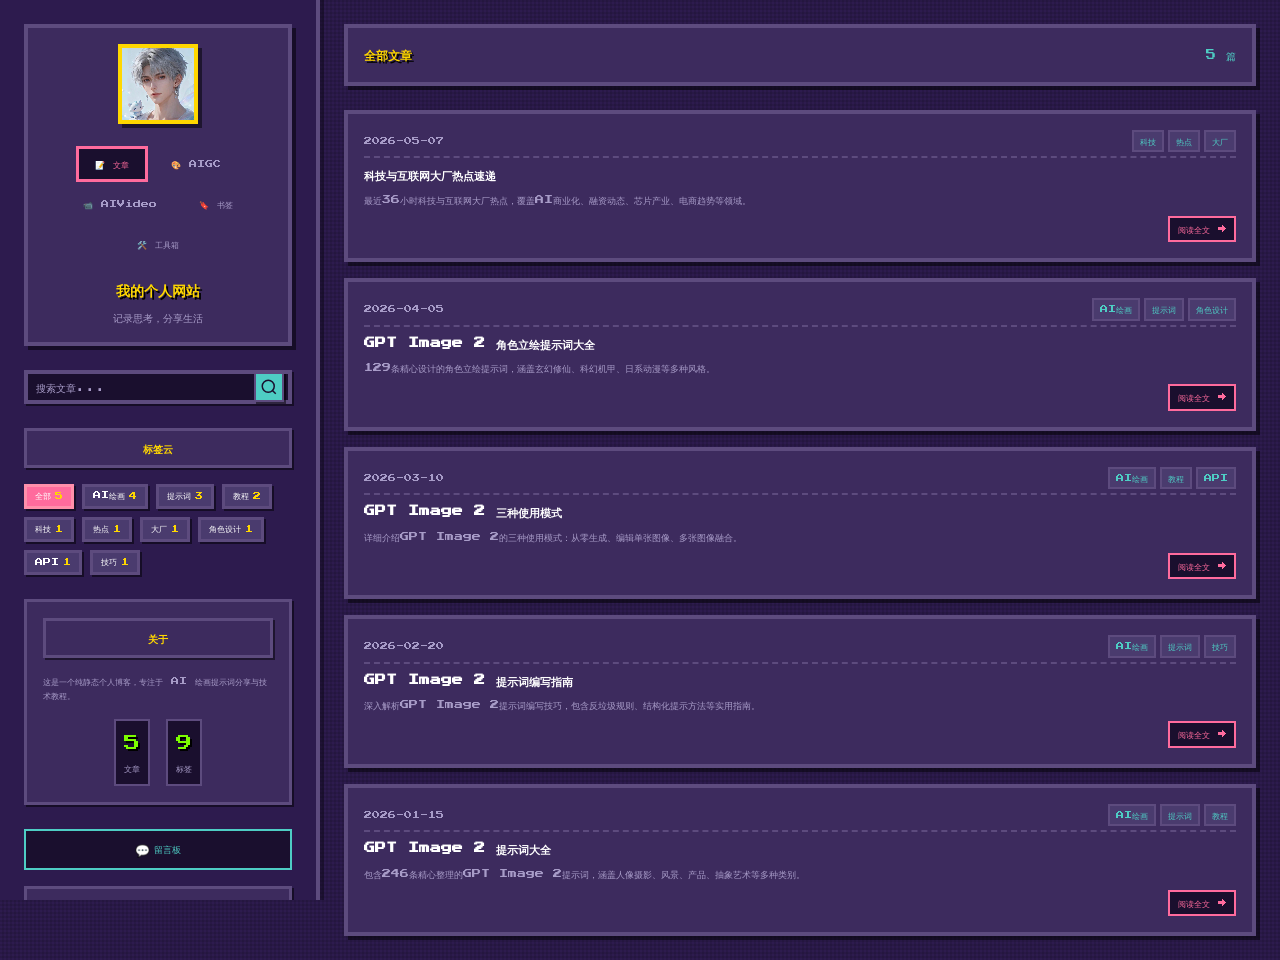
==== commit ddcc3bbf: "feat: 新增AIVideo视频展示页面及相关功能 - 新增aivideo.html视频展示页面，包含完整的侧边栏和主内容区 - 创建data/aivideo.json视频数据文件，添加4条示例视频" ====
--- a/index.html
+++ b/index.html
@@ -3,7 +3,7 @@
 <head>
   <meta charset="UTF-8">
   <meta name="viewport" content="width=device-width, initial-scale=1.0">
-  <title>我的个人博客</title>
+  <title>我的个人网站</title>
   <link rel="stylesheet" href="css/style.css">
   <link href="https://fonts.googleapis.com/css2?family=Playfair+Display:wght@400;600;700&family=Source+Sans+3:wght@300;400;600&display=swap" rel="stylesheet">
 </head>
@@ -18,9 +18,11 @@
         <nav class="nav-menu">
           <a href="index.html" class="nav-item active">📝 文章</a>
           <a href="aigc.html" class="nav-item">🎨 AIGC</a>
+          <a href="aivideo.html" class="nav-item">📹 AIVideo</a>
           <a href="bookmarks.html" class="nav-item">🔖 书签</a>
+          <a href="tools.html" class="nav-item">🛠️ 工具箱</a>
         </nav>
-        <h1 class="site-title">我的博客</h1>
+        <h1 class="site-title">我的个人网站</h1>
         <p class="site-subtitle">记录思考，分享生活</p>
       </div>
 
@@ -55,6 +57,14 @@
             <span class="stat-label">标签</span>
           </div>
         </div>
+      </div>
+
+      <!-- 留言入口 -->
+      <div class="guestbook-section">
+        <a href="https://wj.qq.com/s2/26614692/c501/" target="_blank" rel="noopener noreferrer" class="guestbook-link">
+          <span class="guestbook-icon">💬</span>
+          <span>留言板</span>
+        </a>
       </div>
 
       <footer class="sidebar-footer">
--- a/css/style.css
+++ b/css/style.css
@@ -111,33 +111,53 @@
 /* 导航菜单 */
 .nav-menu {
   display: flex;
-  gap: var(--spacing-sm);
+  flex-direction: column;
+  gap: var(--spacing-xs);
   margin-bottom: var(--spacing-md);
-  justify-content: center;
+}
+
+@media (min-width: 769px) {
+  .nav-menu {
+    flex-direction: row;
+    flex-wrap: wrap;
+    justify-content: center;
+  }
 }
 
 .nav-item {
-  font-family: var(--font-pixel);
-  font-size: 8px;
+  display: block;
+  padding: var(--spacing-sm) var(--spacing-md);
   color: var(--color-text-dim);
   text-decoration: none;
-  padding: var(--spacing-sm) var(--spacing-md);
-  border: 2px solid var(--color-card-border);
+  font-size: 10px;
+  font-family: var(--font-pixel);
+  border: 3px solid transparent;
+  transition: all var(--transition-fast);
+  text-align: center;
+}
+
+.nav-item:hover,
+.nav-item.active {
+  color: var(--color-text);
+  border-color: var(--color-card-border);
   background: var(--color-bg-dark);
-  transition: all var(--transition-fast);
-}
-
-.nav-item:hover {
-  color: var(--color-gold);
-  border-color: var(--color-gold);
-  transform: translateY(-2px);
 }
 
 .nav-item.active {
-  color: var(--color-gold);
-  border-color: var(--color-gold);
-  background: var(--color-bg-panel);
-  box-shadow: 2px 2px 0 rgba(255, 215, 0, 0.3);
+  border-color: var(--color-accent);
+  color: var(--color-accent);
+}
+
+@media (min-width: 769px) {
+  .nav-item {
+    display: flex;
+    align-items: center;
+    justify-content: center;
+    font-size: 8px;
+    white-space: nowrap;
+    flex-shrink: 0;
+    min-width: 60px;
+  }
 }
 
 .avatar {
@@ -369,6 +389,40 @@
   font-size: 8px;
   color: var(--color-text-dim);
   text-align: center;
+  display: flex;
+  flex-direction: column;
+  gap: var(--spacing-sm);
+}
+
+/* 留言板入口样式 */
+.guestbook-link {
+  display: flex;
+  align-items: center;
+  justify-content: center;
+  gap: var(--spacing-xs);
+  padding: var(--spacing-sm) var(--spacing-md);
+  background: var(--color-bg-dark);
+  border: 2px solid var(--color-secondary);
+  color: var(--color-secondary);
+  text-decoration: none;
+  font-family: var(--font-pixel);
+  font-size: 9px;
+  transition: all var(--transition-base);
+}
+
+.guestbook-link:hover {
+  background: var(--color-secondary);
+  color: var(--color-bg-dark);
+  transform: translate(1px, 1px);
+}
+
+.guestbook-icon {
+  font-size: 12px;
+}
+
+/* 留言入口区域样式 */
+.guestbook-section {
+  margin-bottom: var(--spacing-md);
 }
 
 /* Main Content */
@@ -381,6 +435,7 @@
 
 .content-header {
   display: flex;
+  flex-wrap: wrap;
   justify-content: space-between;
   align-items: center;
   margin-bottom: var(--spacing-lg);
@@ -388,6 +443,7 @@
   background: var(--color-card-bg);
   border: 4px solid var(--color-card-border);
   box-shadow: var(--shadow-pixel);
+  gap: var(--spacing-sm);
 }
 
 .content-title {
@@ -402,11 +458,69 @@
   color: var(--color-secondary);
 }
 
+/* 热度声明提示 */
+.content-notice {
+  width: 100%;
+  font-size: 12px;
+  color: var(--color-text-dim);
+  margin-top: var(--spacing-xs);
+  padding-top: var(--spacing-xs);
+  border-top: 2px dashed var(--color-card-border);
+}
+
 /* Articles List */
 .articles-list {
   display: flex;
   flex-direction: column;
   gap: var(--spacing-md);
+}
+
+/* 投票入口样式 */
+.vote-section {
+  margin-top: var(--spacing-xl);
+  padding-top: var(--spacing-lg);
+  border-top: 4px dashed var(--color-card-border);
+}
+
+.vote-link {
+  display: flex;
+  align-items: center;
+  justify-content: center;
+  gap: var(--spacing-md);
+  padding: var(--spacing-lg);
+  background: var(--color-card-bg);
+  border: 4px solid var(--color-accent);
+  box-shadow: var(--shadow-pixel);
+  text-decoration: none;
+  color: var(--color-text);
+  font-family: var(--font-pixel);
+  font-size: 11px;
+  transition: all var(--transition-base);
+}
+
+.vote-link:hover {
+  transform: translate(2px, 2px);
+  box-shadow: 2px 2px 0 rgba(0,0,0,0.5);
+  background: var(--color-accent);
+  color: var(--color-bg-dark);
+}
+
+.vote-icon {
+  font-size: 20px;
+}
+
+.vote-text {
+  flex: 1;
+  text-align: center;
+}
+
+.vote-arrow {
+  font-size: 14px;
+  transition: transform var(--transition-base);
+}
+
+.vote-link:hover .vote-arrow {
+  transform: translateX(4px);
 }
 
 .article-item {
@@ -513,6 +627,250 @@
 }
 
 .reset-btn:hover {
+  transform: translate(1px, 1px);
+  box-shadow: 1px 1px 0 rgba(0,0,0,0.5);
+}
+
+/* Video Cards */
+.video-card {
+  background: var(--color-card-bg);
+  border: 4px solid var(--color-card-border);
+  box-shadow: var(--shadow-pixel);
+  overflow: hidden;
+  animation: pixelFadeIn 0.3s steps(3) backwards;
+  transition: all var(--transition-base);
+}
+
+.video-card:hover {
+  transform: translate(2px, 2px);
+  box-shadow: 2px 2px 0 rgba(0,0,0,0.5);
+  border-color: var(--color-accent);
+}
+
+.video-card-header {
+  display: flex;
+  justify-content: space-between;
+  align-items: flex-start;
+  padding: var(--spacing-md);
+  border-bottom: 2px solid var(--color-card-border);
+  gap: var(--spacing-sm);
+}
+
+.video-info {
+  flex: 1;
+  min-width: 0;
+}
+
+.video-category {
+  display: inline-block;
+  font-size: 8px;
+  color: var(--color-gold);
+  background: var(--color-bg-dark);
+  border: 2px solid var(--color-gold);
+  padding: 2px 8px;
+  margin-bottom: var(--spacing-xs);
+  text-transform: uppercase;
+  letter-spacing: 1px;
+}
+
+.video-title {
+  font-family: var(--font-pixel);
+  font-size: 11px;
+  color: var(--color-text);
+  line-height: 1.5;
+  margin: 0;
+}
+
+.video-heat {
+  display: flex;
+  align-items: center;
+  gap: var(--spacing-xs);
+  font-family: var(--font-pixel);
+  font-size: 10px;
+  white-space: nowrap;
+  flex-shrink: 0;
+}
+
+.heat-icon {
+  font-size: 14px;
+}
+
+.video-player-wrapper {
+  position: relative;
+  width: 100%;
+  background: var(--color-bg-dark);
+}
+
+.video-player-wrapper.ratio-16-9 {
+  aspect-ratio: 16 / 9;
+}
+
+.video-player-wrapper.ratio-9-16 {
+  aspect-ratio: 9 / 16;
+  max-height: 600px;
+}
+
+.video-player-wrapper iframe {
+  position: absolute;
+  top: 0;
+  left: 0;
+  width: 100%;
+  height: 100%;
+  border: none;
+}
+
+/* 视频缩略图和播放按钮 */
+.video-thumbnail {
+  position: absolute;
+  top: 0;
+  left: 0;
+  width: 100%;
+  height: 100%;
+  background: linear-gradient(135deg, var(--color-bg-panel) 0%, var(--color-bg-dark) 100%);
+  display: flex;
+  align-items: center;
+  justify-content: center;
+  cursor: pointer;
+  transition: all 0.3s ease;
+}
+
+.video-thumbnail:hover {
+  background: linear-gradient(135deg, var(--color-card-border) 0%, var(--color-bg-panel) 100%);
+}
+
+.video-thumbnail:hover .video-play-button {
+  transform: scale(1.1);
+  background: var(--color-accent-hover);
+}
+
+.video-play-overlay {
+  display: flex;
+  flex-direction: column;
+  align-items: center;
+  gap: var(--spacing-sm);
+}
+
+.video-play-button {
+  width: 60px;
+  height: 60px;
+  background: var(--color-accent);
+  border-radius: 50%;
+  display: flex;
+  align-items: center;
+  justify-content: center;
+  font-size: 24px;
+  color: white;
+  box-shadow: var(--shadow-pixel);
+  transition: all 0.3s ease;
+}
+
+.video-play-text {
+  font-size: 10px;
+  color: var(--color-text-dim);
+  text-transform: uppercase;
+  letter-spacing: 1px;
+}
+
+.video-card-body {
+  padding: var(--spacing-md);
+  display: flex;
+  flex-direction: column;
+  gap: var(--spacing-sm);
+}
+
+.video-meta {
+  display: flex;
+  justify-content: space-between;
+  align-items: center;
+  gap: var(--spacing-sm);
+}
+
+.video-tags {
+  display: flex;
+  flex-wrap: wrap;
+  gap: var(--spacing-xs);
+}
+
+.video-tag {
+  font-size: 8px;
+  padding: 2px 6px;
+  background: var(--color-tag-bg);
+  color: var(--color-secondary);
+  border: 2px solid var(--color-card-border);
+}
+
+.video-date {
+  font-size: 8px;
+  color: var(--color-text-dim);
+  white-space: nowrap;
+}
+
+.video-prompt {
+  background: var(--color-bg-dark);
+  border: 2px solid var(--color-card-border);
+  padding: var(--spacing-sm);
+  font-size: 8px;
+  line-height: 1.8;
+  max-height: 100px;
+  overflow-y: auto;
+}
+
+.video-prompt-label {
+  color: var(--color-accent);
+}
+
+.video-prompt-text {
+  color: var(--color-text-dim);
+  word-break: break-all;
+}
+
+.video-copy-btn {
+  align-self: flex-start;
+  padding: var(--spacing-sm) var(--spacing-md);
+  background: var(--color-secondary);
+  border: 3px solid var(--color-card-border);
+  color: var(--color-bg-dark);
+  font-family: var(--font-pixel);
+  font-size: 8px;
+  cursor: pointer;
+  box-shadow: var(--shadow-pixel-sm);
+  transition: all var(--transition-fast);
+  letter-spacing: 1px;
+}
+
+.video-copy-btn:hover {
+  background: var(--color-secondary-hover);
+  transform: translate(1px, 1px);
+  box-shadow: 1px 1px 0 rgba(0,0,0,0.5);
+}
+
+.video-copy-btn.copied {
+  background: var(--color-green);
+  border-color: var(--color-green);
+  color: var(--color-bg-dark);
+}
+
+.video-actions {
+  display: flex;
+  gap: var(--spacing-sm);
+  flex-wrap: wrap;
+}
+
+.video-refresh-btn {
+  padding: var(--spacing-sm) var(--spacing-md);
+  background: var(--color-accent);
+  border: 3px solid var(--color-card-border);
+  color: var(--color-bg-dark);
+  font-family: var(--font-pixel);
+  font-size: 8px;
+  cursor: pointer;
+  box-shadow: var(--shadow-pixel-sm);
+  transition: all var(--transition-fast);
+  letter-spacing: 1px;
+}
+
+.video-refresh-btn:hover {
+  background: var(--color-accent-hover);
   transform: translate(1px, 1px);
   box-shadow: 1px 1px 0 rgba(0,0,0,0.5);
 }
@@ -892,6 +1250,37 @@
   box-shadow: 2px 2px 0 rgba(0,0,0,0.5);
 }
 
+/* AIGC热度显示样式 */
+.aigc-card-heat {
+  position: absolute;
+  bottom: 4px;
+  left: 4px;
+  display: flex;
+  align-items: center;
+  gap: 4px;
+  padding: 4px 8px;
+  background: rgba(0, 0, 0, 0.8);
+  border: 2px solid var(--heat-color, var(--color-accent));
+  color: var(--heat-color, var(--color-accent));
+  font-family: var(--font-pixel);
+  font-size: 9px;
+  box-shadow: 2px 2px 0 rgba(0,0,0,0.5);
+}
+
+/* AIGC热度图标 */
+.aigc-heat-icon {
+  font-size: 11px;
+  line-height: 1;
+  display: inline-block;
+  animation: iconFlicker 1.5s ease-in-out infinite;
+}
+
+/* AIGC热度数值 */
+.aigc-heat-value {
+  font-weight: bold;
+  animation: valueGlow 2s ease-in-out infinite alternate;
+}
+
 .aigc-card-body {
   flex: 1;
   padding: var(--spacing-md);
@@ -1122,6 +1511,102 @@
   min-width: 0;
 }
 
+/* 热度显示样式 */
+.bookmark-heat {
+  display: flex;
+  align-items: center;
+  gap: 4px;
+  padding: 4px 8px;
+  background: var(--color-bg-dark);
+  border: 2px solid var(--heat-color, var(--color-accent));
+  color: var(--heat-color, var(--color-accent));
+  font-family: var(--font-pixel);
+  font-size: 10px;
+  flex-shrink: 0;
+  position: relative;
+  overflow: hidden;
+}
+
+/* 热度图标闪烁动画 */
+.bookmark-heat-icon {
+  font-size: 12px;
+  line-height: 1;
+  display: inline-block;
+  animation: iconFlicker 1.5s ease-in-out infinite;
+}
+
+/* 热度数值发光动画 */
+.bookmark-heat-value {
+  font-weight: bold;
+  animation: valueGlow 2s ease-in-out infinite alternate;
+}
+
+/* 图标闪烁动画 */
+@keyframes iconFlicker {
+  0%, 100% {
+    opacity: 1;
+    transform: scale(1);
+  }
+  25% {
+    opacity: 0.7;
+    transform: scale(1.15);
+  }
+  50% {
+    opacity: 1;
+    transform: scale(1);
+  }
+  75% {
+    opacity: 0.8;
+    transform: scale(1.1);
+  }
+}
+
+/* 数值发光动画 */
+@keyframes valueGlow {
+  0% {
+    text-shadow: 0 0 2px var(--heat-color, var(--color-accent));
+  }
+  100% {
+    text-shadow: 0 0 6px var(--heat-color, var(--color-accent)), 0 0 10px var(--heat-color, var(--color-accent));
+  }
+}
+
+/* 扫描线效果 */
+.bookmark-heat::before {
+  content: '';
+  position: absolute;
+  top: 0;
+  left: -100%;
+  width: 100%;
+  height: 100%;
+  background: linear-gradient(
+    90deg,
+    transparent,
+    rgba(255, 255, 255, 0.2),
+    transparent
+  );
+  animation: scanLine 3s linear infinite;
+}
+
+/* 扫描线动画 */
+@keyframes scanLine {
+  0% {
+    left: -100%;
+  }
+  100% {
+    left: 100%;
+  }
+}
+
+/* 悬停效果 */
+.bookmark-card:hover .bookmark-heat {
+  box-shadow: inset 0 0 8px var(--heat-color, var(--color-accent));
+}
+
+.bookmark-card:hover .bookmark-heat::before {
+  animation-duration: 0.5s;
+}
+
 .bookmark-title {
   font-family: var(--font-pixel);
   font-size: 11px;
@@ -1171,6 +1656,74 @@
 .bookmark-date {
   font-size: 8px;
   color: var(--color-text-dim);
+}
+
+/* Tools Grid Layout */
+.tools-grid {
+  display: grid;
+  grid-template-columns: repeat(auto-fill, minmax(280px, 1fr));
+  gap: var(--spacing-lg);
+}
+
+.tool-card {
+  display: block;
+  background: var(--color-card-bg);
+  border: 4px solid var(--color-card-border);
+  padding: var(--spacing-lg);
+  text-decoration: none;
+  box-shadow: var(--shadow-pixel);
+  transition: all var(--transition-base);
+  animation: pixelFadeIn 0.3s steps(3) backwards;
+}
+
+.tool-card:hover {
+  transform: translate(2px, 2px);
+  box-shadow: 2px 2px 0 rgba(0,0,0,0.5);
+  border-color: var(--color-accent);
+}
+
+.tool-icon {
+  font-size: 36px;
+  margin-bottom: var(--spacing-md);
+}
+
+.tool-name {
+  font-family: var(--font-pixel);
+  font-size: 12px;
+  color: var(--color-text);
+  margin-bottom: var(--spacing-sm);
+}
+
+.tool-desc {
+  font-size: 9px;
+  color: var(--color-text-dim);
+  line-height: 1.6;
+  margin-bottom: var(--spacing-md);
+}
+
+.tool-tags {
+  display: flex;
+  flex-wrap: wrap;
+  gap: var(--spacing-xs);
+}
+
+.tool-tag {
+  font-size: 8px;
+  padding: 2px 6px;
+  background: var(--color-tag-bg);
+  color: var(--color-secondary);
+  border: 2px solid var(--color-card-border);
+}
+
+.back-link {
+  font-size: 10px;
+  color: var(--color-secondary);
+  text-decoration: none;
+  transition: color var(--transition-fast);
+}
+
+.back-link:hover {
+  color: var(--color-accent);
 }
 
 /* Bookmarks Grid Layout */
@@ -1482,12 +2035,26 @@
 @media (max-width: 600px) {
   .profile-body {
     flex-direction: column;
-    gap: var(--spacing-md);
+    gap: var(--spacing-sm);
   }
   
   .profile-left,
   .profile-right {
     width: 100%;
+    gap: var(--spacing-sm);
+  }
+  
+  .profile-left .info-item,
+  .profile-right .info-item {
+    text-align: left;
+    padding: var(--spacing-sm);
+    font-size: 10px;
+  }
+  
+  .profile-left .info-item::before,
+  .profile-right .info-item::before {
+    left: 8px;
+    right: auto;
   }
   
   .data-line {
@@ -1496,10 +2063,24 @@
   
   .profile-content {
     padding: var(--spacing-md);
-    margin: var(--spacing-md);
+    margin: var(--spacing-sm);
+    max-width: 100%;
   }
   
   .profile-title {
     font-size: 12px;
   }
-}
+  
+  .avatar-frame {
+    width: 80px;
+    height: 80px;
+  }
+  
+  .profile-close-btn {
+    top: -10px;
+    right: -10px;
+    width: 32px;
+    height: 32px;
+    font-size: 12px;
+  }
+}
